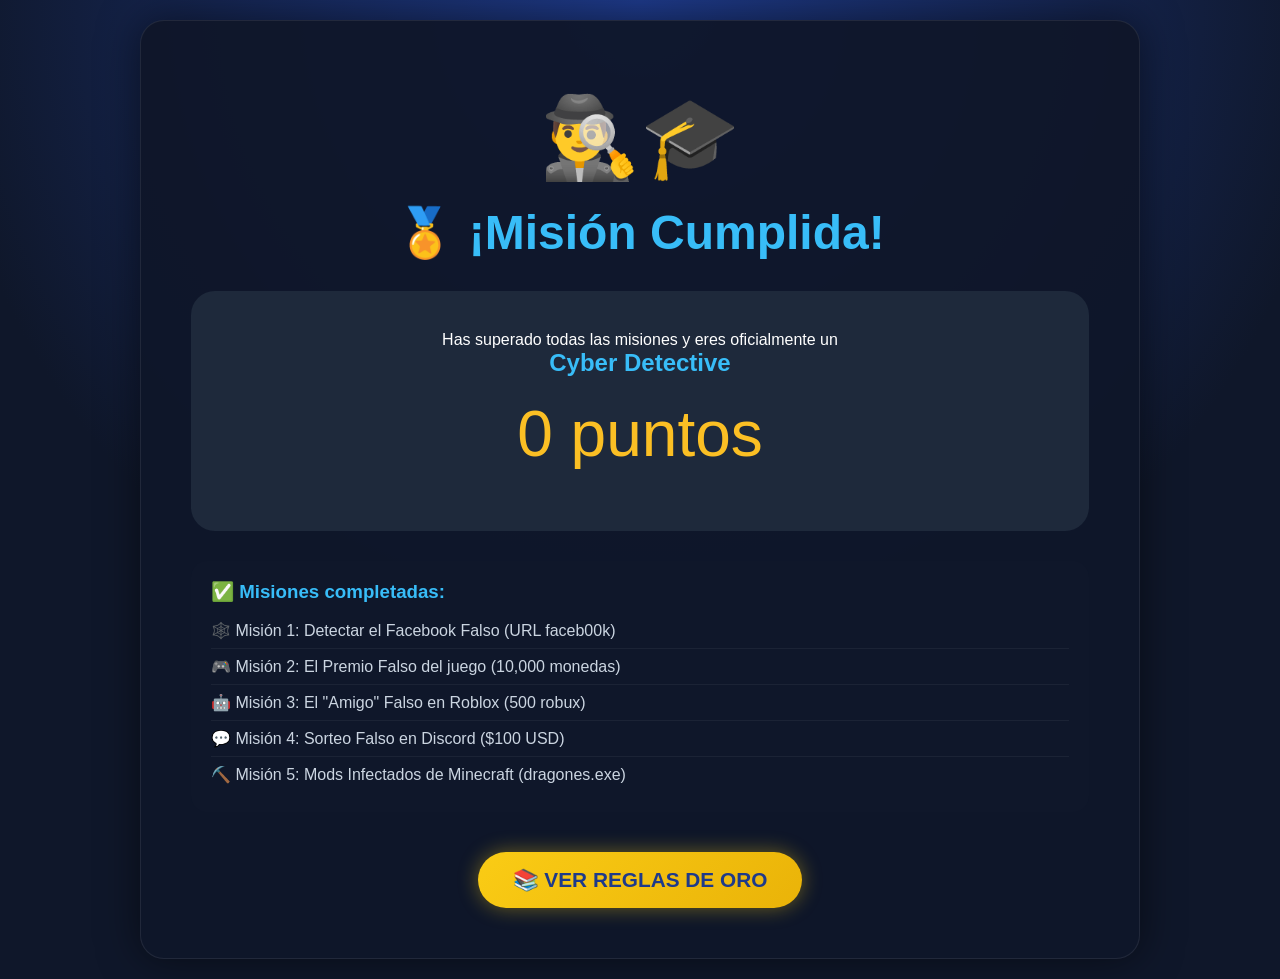
==== fin.html @ 6de51d3f "Commit 1: Proyecto IP base" ====
<!DOCTYPE html>
<html lang="es">
<head>
  <meta charset="UTF-8" />
  <meta name="viewport" content="width=device-width, initial-scale=1.0, user-scalable=yes" />
  <title>Cyber Detective | Final</title>
  <link rel="stylesheet" href="base.css" />
  <link rel="stylesheet" href="fin.css" />
</head>
<body>

<!-- ==================== PANTALLA 1: MISIÓN CUMPLIDA ==================== -->
<section class="screen active" id="missionCompleteScreen">
  <div class="panel">
    <div class="badge">🕵️‍♂️🎓</div>
    
    <h2 class="mission-title">🏅 ¡Misión Cumplida!</h2>
    
    <div class="final-stats">
      <p>Has superado todas las misiones y eres oficialmente un</p>
      <h2 style="color: #38bdf8;">Cyber Detective</h2>
      
      <div class="final-score">
        <span id="finalPoints">0</span> puntos
      </div>
    </div>

    <div class="missions-completed">
      <h3>✅ Misiones completadas:</h3>
      <ul>
        <li>🕸️ Misión 1: Detectar el Facebook Falso (URL faceb00k)</li>
        <li>🎮 Misión 2: El Premio Falso del juego (10,000 monedas)</li>
        <li>🤖 Misión 3: El "Amigo" Falso en Roblox (500 robux)</li>
        <li>💬 Misión 4: Sorteo Falso en Discord ($100 USD)</li>
        <li>⛏️ Misión 5: Mods Infectados de Minecraft (dragones.exe)</li>
      </ul>
    </div>

    <button class="next-btn" id="showTipsBtn">📚 VER REGLAS DE ORO</button>
  </div>
</section>

<!-- ==================== PANTALLA 2: REGLAS DE ORO ==================== -->
<section class="screen" id="tipsScreen">
  <div class="panel">
    <div class="badge">🛡️✨</div>
    
    <h2 class="mission-title">📚 Reglas de Oro</h2>
    
    <div class="grand-total">
      🎯 ¡Eres un experto en ciberseguridad! 🎯
    </div>
    
    <div class="tips-list">
      <ul>
        <li>🔍 <strong>Revisa URLs sospechosas</strong> antes de hacer clic</li>
        <li>🔒 <strong>NUNCA compartas datos personales</strong> con extraños</li>
        <li>🎁 <strong>Desconfía de premios falsos</strong> u "ofertas increíbles"</li>
        <li>🔐 <strong>Usa contraseñas seguras</strong> y diferentes en cada sitio</li>
        <li>🛡️ <strong>Activa la verificación en dos pasos</strong> siempre que puedas</li>
        <li>🚫 <strong>Reporta usuarios sospechosos</strong> en juegos y redes</li>
        <li>📦 <strong>Descarga mods SOLO de sitios oficiales</strong> (.jar, no .exe)</li>
      </ul>
    </div>

    <div style="margin-top: 30px; display: flex; gap: 20px; justify-content: center; flex-wrap: wrap;">
      <button class="next-btn" id="backToResultsBtn" style="background: #38bdf8; box-shadow: 0 0 20px rgba(56,189,248,0.5);">🏆 VER MIS PUNTOS</button>
      <button class="next-btn" id="restartBtn" style="background: #22c55e; box-shadow: 0 0 20px rgba(34,197,94,0.5);">🔄 JUGAR DE NUEVO</button>
    </div>
  </div>
</section>

<script src="fin.js"></script>
</body>
</html>
---- base.css ----
/* ============================================
   CYBER DETECTIVE ACADEMY - ESTILOS BASE
   ============================================ */

/* ---------- RESET Y BASE ---------- */
* {
  margin: 0;
  padding: 0;
  box-sizing: border-box;
  font-family: 'Segoe UI', Arial, Helvetica, sans-serif;
}

body {
  background: radial-gradient(circle at top, #1e3a8a, #0f172a 60%);
  min-height: 100vh;
  color: white;
  overflow-x: hidden;
}

/* ---------- PANTALLAS ---------- */
.screen {
  width: 100%;
  min-height: 100vh;
  display: none;
  justify-content: center;
  align-items: center;
  padding: 20px;
}

.screen.active {
  display: flex;
}

/* ---------- PANEL GENÉRICO ---------- */
.panel {
  width: 100%;
  max-width: 1000px;
  background: rgba(15, 23, 42, 0.95);
  border-radius: 24px;
  padding: 50px;
  box-shadow: 0 0 40px rgba(0,0,0,0.5);
  text-align: center;
  border: 1px solid rgba(255,255,255,0.08);
}

/* ---------- BARRA DE PUNTUACIÓN ---------- */
.score-bar {
  position: fixed;
  top: 20px;
  right: 20px;
  background: rgba(0,0,0,0.7);
  backdrop-filter: blur(10px);
  padding: 12px 24px;
  border-radius: 40px;
  font-size: 1.3rem;
  font-weight: bold;
  z-index: 100;
  border: 1px solid #38bdf8;
  box-shadow: 0 0 15px rgba(56,189,248,0.3);
}

.score-bar span {
  color: #fbbf24;
  font-size: 1.5rem;
  margin-right: 8px;
}

/* ---------- TÍTULOS Y TEXTOS ---------- */
.main-title {
  font-size: 4rem;
  color: #38bdf8;
  margin-bottom: 25px;
  text-shadow: 0 0 15px rgba(56,189,248,0.5);
}

.mission-title {
  font-size: 3rem;
  color: #38bdf8;
  margin-bottom: 25px;
}

.description, .mission-text {
  font-size: 1.3rem;
  line-height: 1.8;
  color: #cbd5e1;
  max-width: 700px;
  margin: auto;
}

.question-highlight {
  margin-top: 35px;
  background: #0f172a;
  border: 2px solid #38bdf8;
  border-radius: 16px;
  padding: 20px;
  font-size: 1.3rem;
  color: #f8fafc;
}

.continue {
  margin-top: 50px;
  font-size: 1rem;
  color: #94a3b8;
  animation: blink 1.2s infinite;
}

@keyframes blink {
  50% { opacity: 0.3; }
}

/* ---------- BOTÓN VERIFICAR (COMÚN) ---------- */
.check-btn {
  background: #38bdf8;
  padding: 14px 28px;
  border: none;
  border-radius: 40px;
  font-size: 1.1rem;
  font-weight: bold;
  cursor: pointer;
  margin-top: 30px;
  transition: 0.2s;
}

.check-btn:hover {
  background: #1a73e8;
  transform: scale(1.02);
}

/* ============================================
   MODALES (COMUNES A TODAS LAS MISIONES)
   ============================================ */

.overlay {
  position: fixed;
  inset: 0;
  background: rgba(0,0,0,0.75);
  display: none;
  z-index: 999;
}

.modal {
  position: fixed;
  top: 50%;
  left: 50%;
  transform: translate(-50%, -50%);
  width: 90%;
  max-width: 500px;
  border-radius: 20px;
  padding: 30px;
  z-index: 1000;
  display: none;
  text-align: center;
  box-shadow: 0 0 40px rgba(0,0,0,0.5);
}

/* ---------- MODALES CON ESTILO OSCURO ---------- */

/* Modal de ÉXITO */
.success-modal-custom {
  background: linear-gradient(145deg, #0f2a1a, #1a3a2a);
  border: 2px solid #22c55e;
  color: white;
}

.success-modal-custom h2 {
  color: #22c55e;
  margin-bottom: 15px;
}

/* Modal de ERROR */
.error-modal-custom {
  background: linear-gradient(145deg, #2a0f0f, #3a1a1a);
  border: 2px solid #ef4444;
  color: white;
}

.error-modal-custom h2 {
  color: #ef4444;
  margin-bottom: 15px;
}

/* Modal de ADVERTENCIA */
.warning-modal-custom {
  background: linear-gradient(145deg, #1a1a2a, #2a2a3a);
  border: 2px solid #facc15;
  color: white;
}

.warning-modal-custom h2 {
  color: #facc15;
  margin-bottom: 15px;
}

/* Iconos de los modales - VERSIÓN CORRECTA */
.modal-icon {
  font-size: 3rem;
  margin-bottom: 15px;
  /* SIN color aquí - se define abajo */
}

/* Icono en modal de ÉXITO - DORADO */
.success-modal-custom .modal-icon {
  color: #facc15 !important;
}

/* Icono en modal de ERROR - ROJO */
.error-modal-custom .modal-icon {
  color: #ef4444 !important;
}Iconos de los modales - VERSIÓN CORRECTA */
.modal-icon {
  font-size: 3rem;
  margin-bottom: 15px;
  /* SIN color aquí - se define abajo */
}

/* Icono en modal de ÉXITO - DORADO */
.success-modal-custom .modal-icon {
  color: #facc15 !important;
}

/* Icono en modal de ERROR - ROJO */
.error-modal-custom .modal-icon {
  color: #ef4444 !important;
}

/* Caja de consejos */
.modal-tips {
  background: rgba(0,0,0,0.3);
  border-radius: 16px;
  padding: 15px;
  margin: 15px 0;
  text-align: left;
}

.modal-tips ul {
  margin-top: 10px;
  padding-left: 20px;
}

.modal-tips li {
  margin: 8px 0;
  color: #cbd5e1;
}

.points-add {
  color: #facc15;
  font-size: 1.1rem;
  margin: 15px 0;
}

/* Texto específico para el modal de error */
.error-modal-custom .nota-error {
  color: #ffffff;
  font-size: 1.1rem;
  margin: 15px 0;
}

/* Botón de los modales */
.modal-button {
  margin-top: 20px;
  background: #fff700;
  color: black;
  border: none;
  border-radius: 10px;
  padding: 12px 18px;
  font-size: 1rem;
  cursor: pointer;
  transition: 0.2s;
}

.modal-button:hover {
  background: #07ff00;
  transform: scale(1.02);
}

/* ---------- RESPONSIVE BASE ---------- */
@media (max-width: 900px) {
  .main-title, .mission-title {
    font-size: 2rem;
  }
  .panel {
    padding: 30px 20px;
  }
  .modal {
    padding: 20px;
    width: 95%;
  }
  .modal-tips li {
    font-size: 0.85rem;
  }
}
---- fin.css ----
/* ============================================
   PANTALLA FINAL
   ============================================ */

/* ---------- PANTALLA 1: MISIÓN CUMPLIDA ---------- */
.final-stats {
  background: #1e293b;
  border-radius: 24px;
  padding: 40px;
  margin: 30px 0;
}

.final-score {
  font-size: 4rem;
  color: #fbbf24;
  margin: 20px 0;
}

.badge {
  font-size: 5rem;
  margin: 20px 0;
}

.missions-completed {
  background: #0f172a;
  border-radius: 16px;
  padding: 20px;
  margin: 20px 0;
  text-align: left;
}

.missions-completed h3 {
  color: #38bdf8;
  margin-bottom: 10px;
}

.missions-completed ul {
  list-style: none;
  padding: 0;
}

.missions-completed li {
  padding: 8px 0;
  color: #cbd5e1;
  border-bottom: 1px solid rgba(255,255,255,0.05);
}

.missions-completed li:last-child {
  border-bottom: none;
}

/* ---------- PANTALLA 2: REGLAS DE ORO ---------- */
.tips-list {
  text-align: left;
  max-width: 550px;
  margin: 30px auto;
}

.tips-list ul {
  list-style: none;
  padding: 0;
}

.tips-list li {
  margin: 15px 0;
  font-size: 1.1rem;
  padding: 12px 18px;
  background: #1e293b;
  border-radius: 12px;
  color: #cbd5e1;
  border-left: 4px solid #38bdf8;
}

.tips-list li strong {
  color: #38bdf8;
}

.grand-total {
  background: linear-gradient(135deg, #facc15, #eab308);
  color: #1e3a8a;
  padding: 15px 25px;
  border-radius: 40px;
  margin: 20px 0;
  font-weight: bold;
  font-size: 1.3rem;
}

/* ---------- BOTÓN GENÉRICO ---------- */
.next-btn {
  background: linear-gradient(135deg, #facc15, #eab308);
  color: #1e3a8a;
  font-size: 1.3rem;
  font-weight: bold;
  padding: 16px 35px;
  margin-top: 20px;
  border: none;
  border-radius: 60px;
  cursor: pointer;
  transition: all 0.3s ease;
  box-shadow: 0 0 20px rgba(250,204,21,0.4);
}

.next-btn:hover {
  transform: scale(1.05);
  box-shadow: 0 0 35px rgba(250,204,21,0.7);
}

/* ---------- RESPONSIVE ---------- */
@media (max-width: 600px) {
  .final-score {
    font-size: 3rem;
  }
  
  .badge {
    font-size: 3.5rem;
  }
  
  .tips-list li {
    font-size: 0.95rem;
    padding: 10px 14px;
  }
  
  .next-btn {
    font-size: 1.1rem;
    padding: 14px 25px;
  }
  
  .grand-total {
    font-size: 1rem;
    padding: 12px 18px;
  }
}
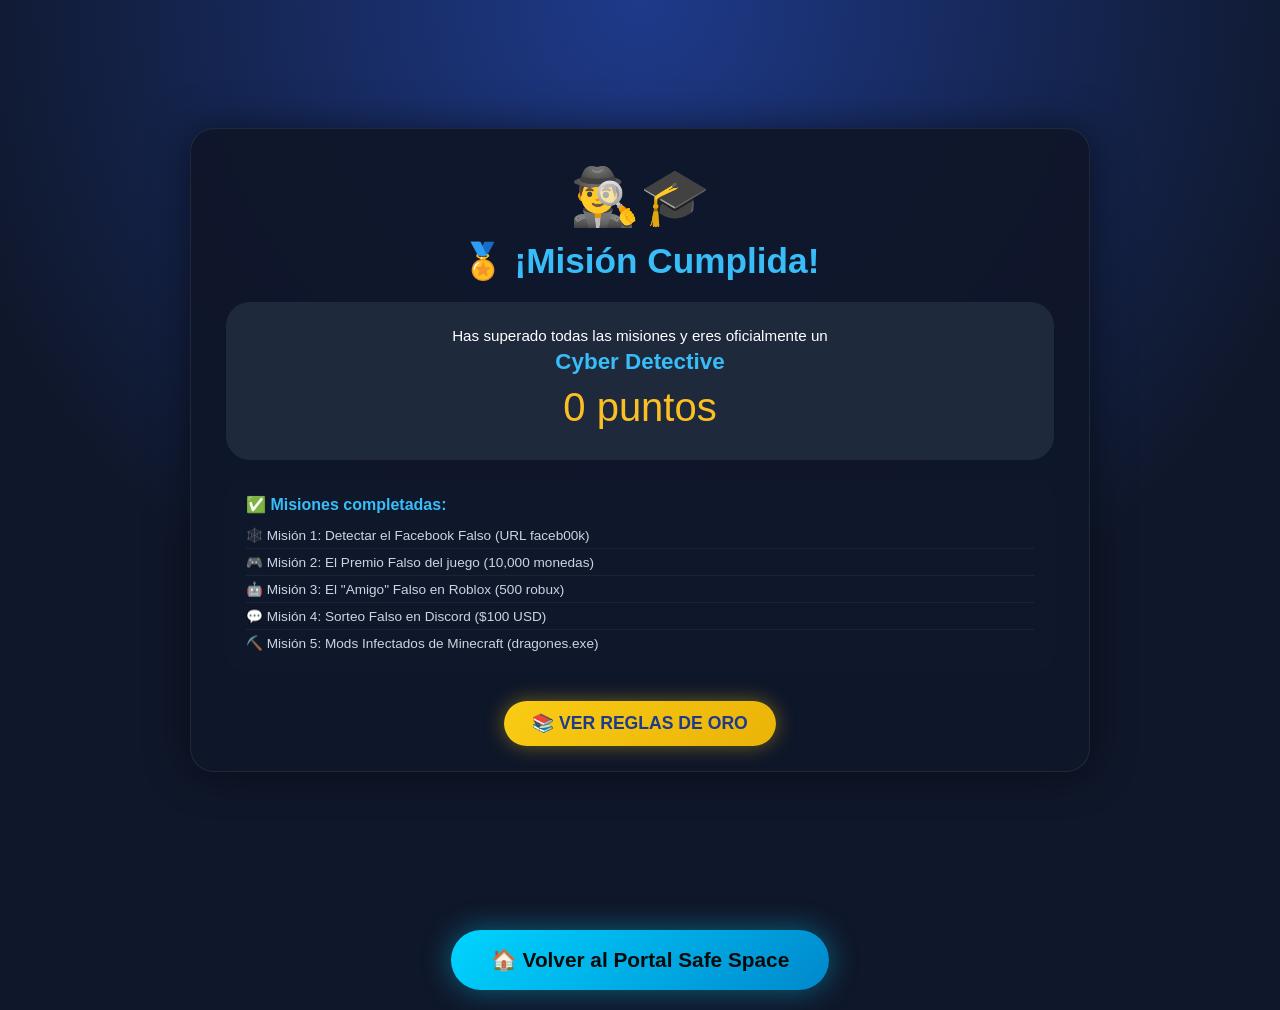
==== commit 859b6803: "Portal completo versión base" ====
--- a/fin.html
+++ b/fin.html
@@ -11,14 +11,14 @@
 
 <!-- ==================== PANTALLA 1: MISIÓN CUMPLIDA ==================== -->
 <section class="screen active" id="missionCompleteScreen">
-  <div class="panel">
+  <div class="panel" style="max-width: 900px; padding: 25px 35px;"> <!-- Panel más compacto -->
     <div class="badge">🕵️‍♂️🎓</div>
     
     <h2 class="mission-title">🏅 ¡Misión Cumplida!</h2>
     
     <div class="final-stats">
       <p>Has superado todas las misiones y eres oficialmente un</p>
-      <h2 style="color: #38bdf8;">Cyber Detective</h2>
+      <h2 style="color: #38bdf8; font-size: 1.4rem;">Cyber Detective</h2>
       
       <div class="final-score">
         <span id="finalPoints">0</span> puntos
@@ -42,7 +42,7 @@
 
 <!-- ==================== PANTALLA 2: REGLAS DE ORO ==================== -->
 <section class="screen" id="tipsScreen">
-  <div class="panel">
+  <div class="panel" style="max-width: 900px; padding: 25px 35px;"> <!-- Panel más compacto -->
     <div class="badge">🛡️✨</div>
     
     <h2 class="mission-title">📚 Reglas de Oro</h2>
@@ -63,9 +63,9 @@
       </ul>
     </div>
 
-    <div style="margin-top: 30px; display: flex; gap: 20px; justify-content: center; flex-wrap: wrap;">
+    <div style="margin-top: 20px; display: flex; gap: 15px; justify-content: center; flex-wrap: wrap;">
       <button class="next-btn" id="backToResultsBtn" style="background: #38bdf8; box-shadow: 0 0 20px rgba(56,189,248,0.5);">🏆 VER MIS PUNTOS</button>
-      <button class="next-btn" id="restartBtn" style="background: #22c55e; box-shadow: 0 0 20px rgba(34,197,94,0.5);">🔄 JUGAR DE NUEVO</button>
+      <button class="next-btn" id="restartBtn" style="background: #22c55e; box-shadow: 0 0 20px rgba(34,197,94,0.5);">🔄 REGRESAR A PORTAL</button>
     </div>
   </div>
 </section>
--- a/fin.css
+++ b/fin.css
@@ -6,43 +6,61 @@
 .final-stats {
   background: #1e293b;
   border-radius: 24px;
-  padding: 40px;
-  margin: 30px 0;
+  padding: 20px 30px;  /* Reducido de 40px a 20px */
+  margin: 20px 0;      /* Reducido de 30px a 20px */
 }
 
 .final-score {
-  font-size: 4rem;
+  font-size: 2.5rem;   /* Reducido de 4rem a 2.5rem (1/4 más pequeño) */
   color: #fbbf24;
-  margin: 20px 0;
+  margin: 10px 0;      /* Reducido de 20px a 10px */
+}
+
+.final-stats p {
+  font-size: 0.95rem;  /* Reducido para que ocupe menos espacio */
+  margin: 5px 0;
+}
+
+.final-stats h2 {
+  font-size: 1.5rem;   /* Reducido */
+  margin: 5px 0;
 }
 
 .badge {
-  font-size: 5rem;
-  margin: 20px 0;
+  font-size: 3.5rem;   /* Reducido de 5rem a 3.5rem */
+  margin: 10px 0;      /* Reducido de 20px a 10px */
+}
+
+.mission-title {
+  font-size: 2.2rem;   /* Reducido de 3rem a 2.2rem */
+  margin-bottom: 15px; /* Reducido de 25px a 15px */
 }
 
 .missions-completed {
   background: #0f172a;
   border-radius: 16px;
-  padding: 20px;
-  margin: 20px 0;
+  padding: 15px 20px;  /* Reducido de 20px a 15px */
+  margin: 15px 0;      /* Reducido de 20px a 15px */
   text-align: left;
 }
 
 .missions-completed h3 {
   color: #38bdf8;
-  margin-bottom: 10px;
+  margin-bottom: 8px;  /* Reducido de 10px a 8px */
+  font-size: 1rem;     /* Reducido */
 }
 
 .missions-completed ul {
   list-style: none;
   padding: 0;
+  margin: 0;
 }
 
 .missions-completed li {
-  padding: 8px 0;
+  padding: 5px 0;      /* Reducido de 8px a 5px */
   color: #cbd5e1;
   border-bottom: 1px solid rgba(255,255,255,0.05);
+  font-size: 0.85rem;  /* Reducido */
 }
 
 .missions-completed li:last-child {
@@ -53,18 +71,19 @@
 .tips-list {
   text-align: left;
   max-width: 550px;
-  margin: 30px auto;
+  margin: 20px auto;   /* Reducido de 30px a 20px */
 }
 
 .tips-list ul {
   list-style: none;
   padding: 0;
+  margin: 0;
 }
 
 .tips-list li {
-  margin: 15px 0;
-  font-size: 1.1rem;
-  padding: 12px 18px;
+  margin: 8px 0;       /* Reducido de 15px a 8px */
+  font-size: 1rem;     /* Reducido de 1.1rem a 1rem */
+  padding: 10px 16px;  /* Reducido de 12px 18px a 10px 16px */
   background: #1e293b;
   border-radius: 12px;
   color: #cbd5e1;
@@ -78,21 +97,21 @@
 .grand-total {
   background: linear-gradient(135deg, #facc15, #eab308);
   color: #1e3a8a;
-  padding: 15px 25px;
+  padding: 12px 20px;  /* Reducido de 15px 25px a 12px 20px */
   border-radius: 40px;
-  margin: 20px 0;
+  margin: 15px 0;      /* Reducido de 20px a 15px */
   font-weight: bold;
-  font-size: 1.3rem;
+  font-size: 1.1rem;   /* Reducido de 1.3rem a 1.1rem */
 }
 
 /* ---------- BOTÓN GENÉRICO ---------- */
 .next-btn {
   background: linear-gradient(135deg, #facc15, #eab308);
   color: #1e3a8a;
-  font-size: 1.3rem;
+  font-size: 1.1rem;   /* Reducido de 1.3rem a 1.1rem */
   font-weight: bold;
-  padding: 16px 35px;
-  margin-top: 20px;
+  padding: 12px 28px;  /* Reducido de 16px 35px a 12px 28px */
+  margin-top: 15px;    /* Reducido de 20px a 15px */
   border: none;
   border-radius: 60px;
   cursor: pointer;
@@ -105,28 +124,46 @@
   box-shadow: 0 0 35px rgba(250,204,21,0.7);
 }
 
+/* ---------- PANEL ---------- */
+.panel {
+  padding: 30px 40px;  /* Reducido de 50px a 30px */
+}
+
 /* ---------- RESPONSIVE ---------- */
 @media (max-width: 600px) {
   .final-score {
-    font-size: 3rem;
+    font-size: 2rem;   /* Reducido de 3rem a 2rem */
   }
   
   .badge {
-    font-size: 3.5rem;
+    font-size: 2.5rem; /* Reducido de 3.5rem a 2.5rem */
   }
   
   .tips-list li {
-    font-size: 0.95rem;
-    padding: 10px 14px;
+    font-size: 0.9rem; /* Reducido de 0.95rem a 0.9rem */
+    padding: 8px 12px; /* Reducido */
   }
   
   .next-btn {
-    font-size: 1.1rem;
-    padding: 14px 25px;
+    font-size: 0.95rem; /* Reducido de 1.1rem a 0.95rem */
+    padding: 10px 20px; /* Reducido */
   }
   
   .grand-total {
-    font-size: 1rem;
-    padding: 12px 18px;
+    font-size: 0.9rem; /* Reducido de 1rem a 0.9rem */
+    padding: 10px 16px; /* Reducido */
+  }
+  
+  .mission-title {
+    font-size: 1.6rem; /* Reducido de 2.2rem a 1.6rem */
+  }
+  
+  .panel {
+    padding: 20px;
+  }
+  
+  .missions-completed li {
+    font-size: 0.75rem;
+    padding: 4px 0;
   }
 }
